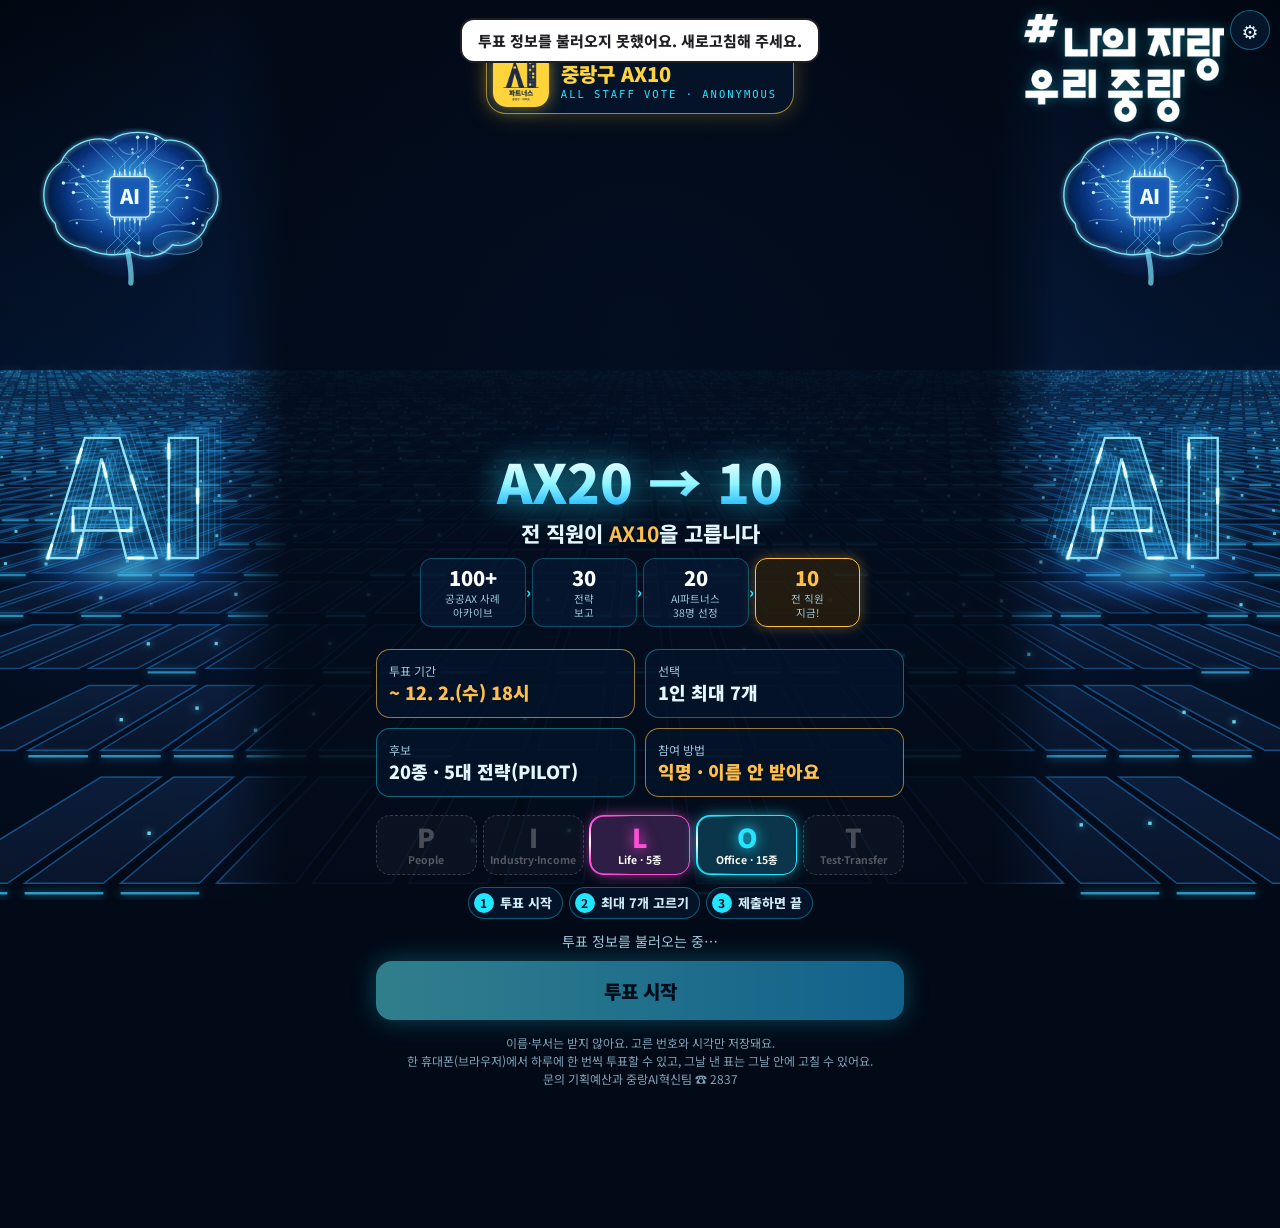
==== index.html @ 6dafdb18 "2차 투표: 1인 최대 7개, 휴대폰당 하루 1표씩 중복 투표 - supabase/update_round2_daily.sql: max_pick 7, ax_anon_vote에 vot" ====
<!DOCTYPE html>
<html lang="ko"><head>
<meta charset="utf-8"><meta name="viewport" content="width=device-width,initial-scale=1,viewport-fit=cover">
<title>AX10 전 직원 투표 · 중랑구</title>
<meta name="description" content="AI파트너스가 고른 20종 중 우리 구에 꼭 필요한 AI 업무도구를 최대 7개 골라 주세요. 이름 없이 익명, 하루에 한 번씩 참여할 수 있어요.">
<meta name="theme-color" content="#020a18">
<meta property="og:type" content="website"><meta property="og:title" content="AX10 전 직원 투표 · 중랑구">
<meta property="og:description" content="꼭 필요한 AI 업무도구를 최대 7개 골라 주세요 · 익명 · 하루 한 번 참여">
<!-- ▼ 카톡 미리보기 그림: 사이트 주소가 다르면 아래 주소를 바꿔 주세요 -->
<meta property="og:image" content="https://jungnangai.github.io/ax10-vote/assets/og.png">
<link rel="icon" href="assets/favicon.png"><link rel="apple-touch-icon" href="assets/apple-touch-icon.png">
<link rel="preconnect" href="https://fonts.googleapis.com"><link href="https://fonts.googleapis.com/css2?family=Noto+Sans+KR:wght@400;500;700;900&display=swap" rel="stylesheet">
<link rel="stylesheet" href="assets/style.css?v=r2h">
</head><body>
<script>
/* 새올(IE 모드) 등 옛 브라우저에서 열리면 Edge로 다시 열기 */
(function(){
  var ie = !!document.documentMode || /MSIE |Trident\//.test(navigator.userAgent);
  if (!ie) return;
  var url = 'https://jungnangai.github.io/ax10-vote/';
  document.write('<div id="ieBox" style="position:fixed;left:0;top:0;width:100%;height:100%;z-index:99999;background:#9C1B85;color:#fff;font-family:\'Malgun Gothic\',sans-serif;text-align:center;overflow:auto">'
   + '<div style="max-width:620px;margin:60px auto;padding:0 24px">'
   + '<div style="font-size:22px;font-weight:bold;opacity:.85">AX10 전 직원 투표</div>'
   + '<div style="font-size:36px;font-weight:bold;line-height:1.35;margin:18px 0 14px">이 창은 옛 방식(IE 모드)으로 열려서<br>투표 화면이 보이지 않아요</div>'
   + '<div style="font-size:18px;line-height:1.7;opacity:.9">아래 버튼을 누르면 Edge에서 바로 열려요.</div>'
   + '<a href="microsoft-edge:' + url + '" style="display:inline-block;margin:26px 0 18px;padding:20px 44px;border-radius:40px;background:#fff;color:#9C1B85;font-size:26px;font-weight:bold;text-decoration:none">Edge로 열어서 투표하기</a>'
   + '<div style="font-size:17px;line-height:1.8;opacity:.9">버튼이 안 되면 주소를 Edge·크롬 주소창에 붙여 넣으세요<br><b style="font-size:20px">' + url + '</b><br>또는 휴대폰으로 QR을 찍어 주세요</div>'
   + '<div style="display:inline-block;margin-top:18px;background:#fff;padding:10px;border-radius:14px"><img src="assets/qr.png" width="180" height="180" alt="투표 사이트 QR"></div>'
   + '</div></div>');
  setTimeout(function(){ try { window.location.href = 'microsoft-edge:' + url; } catch (e) {} }, 600);
})();
</script>

<div class="fx" id="fx"><button class="gear" id="gear" aria-label="효과 설정">⚙</button><div class="fxm"><button data-k="vib">진동</button><button data-k="snd">소리</button><button data-k="motion">효과</button></div></div>
<div class="toast" id="toast"></div>
<label class="ios-hap" aria-hidden="true"><input type="checkbox" switch id="hap"></label>

<img class="slogan" src="assets/slogan.png" alt="#나의 자랑 우리 중랑">
<div class="wrap">
  <!-- ① 표지 -->
  <section class="screen cover on" id="sCover">
    <div class="brand"><img src="assets/logo-sm.png" alt="AX10 로고"><div><b>중랑구 AX10</b><span class="mono">ALL STAFF VOTE · ANONYMOUS</span></div></div>
    <div class="stage" id="stage"><div class="bubble3d" id="bubble"></div></div>
    <div class="title">AX20 → 10</div>
    <div class="sub">전 직원이 <b>AX10</b>을 고릅니다</div>
    <ol class="story" aria-label="지금까지 온 길"><li><b>100+</b><span>공공AX 사례<br>아카이브</span></li><li><b>30</b><span>전략<br>보고</span></li><li><b>20</b><span>AI파트너스<br>38명 선정</span></li><li class="now"><b>10</b><span>전 직원<br>지금!</span></li></ol>
    <div class="ro">
      <div class="gold"><small>투표 기간</small><strong id="period">~ 12. 2.(수) 18시</strong></div>
      <div><small>선택</small><strong>1인 최대 <span id="maxTxt">7</span>개</strong></div>
      <div><small>후보</small><strong>20종 · 5대 전략(PILOT)</strong></div>
      <div class="gold"><small>참여 방법</small><strong>익명 · 이름 안 받아요</strong></div>
    </div>
    <div class="pilot" aria-label="5대 전략 PILOT"><span class="off"><b>P</b><i>People</i></span><span class="off"><b>I</b><i>Industry·Income</i></span><span class="on l"><b>L</b><i>Life · 5종</i></span><span class="on o"><b>O</b><i>Office · 15종</i></span><span class="off"><b>T</b><i>Test·Transfer</i></span></div>
    <ol class="guide"><li><b>1</b>투표 시작</li><li><b>2</b>최대 7개 고르기</li><li><b>3</b>제출하면 끝</li></ol>
    <div class="count" id="count" aria-live="polite"></div>
    <button class="btn" id="bStart">투표 시작</button>
    <button class="btn ghost" id="bResume" style="display:none;margin-top:10px"></button>
    <button class="btn ghost" id="bResults" style="display:none;margin-top:10px">결과 보기</button>
    <p class="privacy">이름·부서는 받지 않아요. 고른 번호와 시각만 저장돼요.<br>한 휴대폰(브라우저)에서 하루에 한 번씩 투표할 수 있고, 그날 낸 표는 그날 안에 고칠 수 있어요.<br>문의 기획예산과 중랑AI혁신팀 ☎ 2837</p>
    <div id="demoTag"></div>
  </section>

  <!-- ② 본인 확인 -->
  <section class="screen" id="sWho">
    <h2 class="h2">선정위원님, 누구세요?<small>이름 두 글자만 치면 찾아 드려요</small></h2>
    <input class="field" id="q" placeholder="이름 검색 (예: 길동)" autocomplete="off">
    <div class="list" id="hits"></div>
    <div class="or">또는 부서에서 찾기</div>
    <select class="field" id="dept"><option value="">부서를 골라 주세요</option></select>
    <div class="names" id="names"></div>
    <button class="btn ghost" id="bBack1" style="margin-top:26px">처음으로</button>
  </section>

  <!-- ③ 투표 -->
  <section class="screen" id="sVote">
    <div class="top" id="top">
      <div class="hi" id="hi"></div>
      <div class="trow"><div class="tabs" id="tabs"></div><button class="viewbtn" id="bView" aria-label="보기 바꾸기"></button></div>
      <div class="srow" id="srow"><input class="field" id="find" placeholder="후보 검색 (민원, 엑셀…)" autocomplete="off"><button class="reco-btn" id="bReco">추천<br>받기</button></div>
    </div>
    <p class="intro" id="intro"></p>
    <div id="cards"></div>
  </section>

  <!-- ④ 완료 -->
  <section class="screen done" id="sDone">
    <div class="brand sm"><img src="assets/logo-sm.png" alt="AX10 로고"><div><b>중랑구 AX10</b><span class="mono">TRANSMISSION COMPLETE</span></div></div>
    <div class="stage" id="doneStage"></div>
    <div class="title" style="font-size:40px">투표 완료!</div>
    <div class="sub" id="doneMsg"></div>
    <div class="badges"><span class="badge"><img src="assets/logo-sm.png" alt="" class="blogo">AX10 투표 참여</span><span class="badge cy">◆ AX10 함께 만드는 사람</span></div>
    <div class="typebox" id="typeBox"></div>
    <img class="cardimg" id="cardImg" alt="나의 선정 카드">
    <div class="row2"><a class="btn gold" id="bSave" download="AX10_나의픽카드.png" style="text-align:center;text-decoration:none;font-size:16px;padding:14px">카드 저장</a><button class="btn ghost" id="bEdit">다시 고치기</button></div>
    <button class="btn" id="bShare" style="display:none;margin-top:10px">카톡·문자로 자랑하기</button>
    <p style="font-size:12px;color:var(--mut);margin-top:6px">저장이 안 되면 카드 이미지를 길게 눌러 저장해 주세요.</p>
    <h3 style="margin-top:22px;font-size:17px">가장 기대되는 도구에 한마디 <small style="color:var(--mut);font-weight:500">(선택)</small></h3>
    <div class="say1"><input class="field" id="cmt" maxlength="200" placeholder="이 도구, 이렇게 쓰고 싶어요"><button id="bCmt">남기기</button></div>
    <button class="btn ghost" id="bResults2" style="display:none">결과 보기</button>
  </section>

  <!-- ⑤ 결과 -->
  <section class="screen res" id="sRes">
    <div class="brand sm"><img src="assets/logo-sm.png" alt="AX10 로고"><div><b>중랑구 AX10</b><span class="mono">AX20 → 10 · RESULT</span></div></div>
    <h2 class="h2">전 직원이 고른 AX10</h2>
    <div id="resList"></div>
    <button class="btn ghost" id="bBack2" style="margin-top:20px">처음으로</button>
  </section>
</div>

<div class="rail" id="rail" aria-hidden="true"><div class="rtrack" id="rtrack"></div><div class="rbub" id="rbub">1/20</div></div>
<div class="core" id="core" style="display:none"><div class="slots" id="slots"></div><div class="n" id="ncount" aria-live="polite"><b>0</b>/10</div><button class="go" id="bGo" disabled>제출</button></div>

<div class="modal" id="mInfo"><div class="sheet" id="infoSheet"></div></div>
<div class="modal" id="mConf"><div class="sheet" id="confSheet"></div></div>
<div class="modal" id="mReco"><div class="sheet" id="recoSheet"></div></div>

<div class="ov" id="ovBoot"><div class="rings"><i></i><i></i><i></i><i></i><b><img src="assets/logo-sm.png" alt="" class="ringlogo"></b></div><div class="boot-lines mono" id="bootLines"></div><div class="boot-hello" id="bootHello"></div><button class="skip" id="skipBoot">건너뛰기</button></div>
<div class="ov" id="ovSend"><div class="orbit" id="orbit"><div class="beam" id="beam"></div><img src="assets/logo-sm.png" alt="" class="orbitlogo"></div><div class="tx" id="sendTx">선택한 도구를 전송하는 중…</div><button class="skip" id="skipSend">건너뛰기</button></div>

<script src="assets/config.js?v=r2h"></script>
<script src="assets/bgfx.js?v=r2h" defer></script>
<script src="assets/app.js?v=r2h"></script>
</body></html>
---- assets/style.css ----
@property --a{syntax:'<angle>';inherits:false;initial-value:0deg}
*{box-sizing:border-box;margin:0;padding:0;-webkit-tap-highlight-color:transparent}
:root{--cy:#22e6ff;--gd:#ffbf4a;--bl:#4d8dff;--pk:#ff4fd8;--ink:#e6f7ff;--mut:#9fc6d8;--bg:#020a18;--card:rgba(14,40,78,.78)}
html{background:var(--bg)}
body{font-family:'Noto Sans KR',system-ui,sans-serif;color:var(--ink);min-height:100vh;word-break:keep-all;
background:radial-gradient(900px 600px at 50% -5%,rgba(255,170,60,.16),transparent 60%),radial-gradient(700px 600px at 0% 70%,rgba(0,140,255,.13),transparent 60%),radial-gradient(700px 600px at 100% 100%,rgba(255,60,200,.10),transparent 60%),
linear-gradient(rgba(34,230,255,.045) 1px,transparent 1px) 0 0/44px 44px,linear-gradient(90deg,rgba(34,230,255,.045) 1px,transparent 1px) 0 0/44px 44px,var(--bg);background-attachment:fixed}
button{font-family:inherit;color:inherit;cursor:pointer;border:none;background:none}
input,select{font-family:inherit}
.wrap{max-width:560px;margin:0 auto;padding:0 16px 140px;position:relative}
.screen{display:none;animation:fadeIn .45s ease both}.screen.on{display:block}
@keyframes fadeIn{from{opacity:0;transform:translateY(10px)}to{opacity:1;transform:none}}
.mono{font-family:ui-monospace,'DejaVu Sans Mono',monospace;letter-spacing:2px}
.tag{display:inline-block;font-size:12px;letter-spacing:3px;color:var(--cy);border:1px solid rgba(34,230,255,.6);padding:4px 12px;border-radius:20px;box-shadow:0 0 14px rgba(34,230,255,.25) inset}
.btn{display:block;width:100%;padding:16px;border-radius:16px;font-size:19px;font-weight:900;color:#02101f;background:linear-gradient(90deg,#5ff3ff,#22b8ff);box-shadow:0 0 24px rgba(34,230,255,.55);transition:.15s}
.btn:active{transform:scale(.98)}.btn.gold{background:linear-gradient(90deg,#ffd77a,#ffae2b);box-shadow:0 0 24px rgba(255,191,74,.6)}
.btn.ghost{background:rgba(6,24,48,.7);color:var(--ink);border:1.5px solid rgba(34,230,255,.5);box-shadow:none;font-size:16px;padding:13px}
.fx{position:fixed;top:10px;right:10px;z-index:50;display:flex;gap:6px}
.fx button{font-size:12px;font-weight:700;padding:6px 10px;border-radius:20px;background:rgba(6,24,48,.8);border:1px solid rgba(34,230,255,.4);color:var(--mut)}
.fx button.on{color:#02101f;background:var(--cy)}
.toast{position:fixed;left:50%;top:18px;transform:translate(-50%,-30px);opacity:0;z-index:90;background:#fff;color:#1f1f24;font-weight:800;font-size:15px;padding:10px 16px;border-radius:14px;border:2.5px solid #1f1f24;transition:.25s;pointer-events:none;max-width:90vw;text-align:center}
.toast.on{opacity:1;transform:translate(-50%,0)}
/* cover */
.cover{text-align:center;padding-top:44px}
.stage{position:relative;width:100%;height:330px;margin:6px auto 0}
@media (max-height:760px){.stage{height:270px}}
.stage canvas{width:100%!important;height:100%!important;display:block}
.stage .still{width:300px;height:300px;margin:30px auto 0;display:block;animation:float 3s ease-in-out infinite}
@keyframes float{50%{transform:translateY(-8px)}}
.bubble3d{position:absolute;right:4%;top:6%;background:#fff;color:#1f1f24;font-weight:900;font-size:15px;padding:8px 13px;border-radius:14px;border:3px solid #1f1f24;opacity:0;transform:scale(.9);transition:.25s;pointer-events:none}
.bubble3d.on{opacity:1;transform:none}
.title{font-size:54px;font-weight:900;line-height:1;margin-top:4px;background:linear-gradient(180deg,#fff,#8ff6ff 55%,#22b8ff);-webkit-background-clip:text;background-clip:text;color:transparent;filter:drop-shadow(0 0 16px rgba(34,230,255,.7))}
.sub{font-size:21px;font-weight:800;margin-top:10px}.sub b{color:var(--gd)}
.ro{display:grid;grid-template-columns:1fr 1fr;gap:10px;margin:22px 0 18px}
.ro div{background:rgba(6,24,48,.62);border:1.5px solid rgba(34,230,255,.4);border-radius:14px;padding:12px;text-align:left}
.ro small{display:block;font-size:12px;color:var(--mut)}.ro strong{font-size:18px;font-weight:900}
.ro .gold{border-color:rgba(255,191,74,.6)}.ro .gold strong{color:var(--gd)}
.count{font-size:14px;color:var(--mut);margin:10px 0}.count b{color:var(--gd);font-size:16px}.count.hot b{color:#ff6f6f}
.privacy{font-size:12px;color:#7fa3b6;margin-top:14px;line-height:1.5}
.demo{font-size:12px;color:#02101f;background:var(--gd);display:inline-block;padding:3px 10px;border-radius:10px;margin-top:10px;font-weight:800}
/* identity */
.h2{font-size:26px;font-weight:900;margin:44px 0 6px}.h2 small{display:block;font-size:14px;color:var(--mut);font-weight:500;margin-top:4px}
.field{width:100%;font-size:18px;padding:15px 16px;border-radius:14px;border:1.5px solid rgba(34,230,255,.5);background:rgba(4,18,38,.85);color:#fff;outline:none;margin-top:14px}
.field:focus{border-color:var(--cy);box-shadow:0 0 0 3px rgba(34,230,255,.2)}
.list{display:grid;gap:8px;margin-top:10px}
.who{display:flex;justify-content:space-between;align-items:center;padding:14px 16px;border-radius:14px;background:var(--card);border:1.5px solid rgba(34,230,255,.3);font-size:17px;font-weight:800;text-align:left}
.who span{font-size:13px;color:var(--mut);font-weight:500}
.or{display:flex;align-items:center;gap:10px;color:var(--mut);font-size:13px;margin:22px 0 4px}.or:before,.or:after{content:'';flex:1;height:1px;background:rgba(34,230,255,.25)}
.names{display:flex;flex-wrap:wrap;gap:8px;margin-top:10px}.names button{padding:10px 16px;border-radius:12px;background:var(--card);border:1.5px solid rgba(34,230,255,.35);font-weight:800;font-size:16px}
/* vote */
.top{position:sticky;top:0;z-index:20;margin:0 -16px;padding:12px 16px 10px;background:linear-gradient(180deg,rgba(2,10,24,.97) 75%,rgba(2,10,24,0))}
.hi{font-size:14px;color:var(--mut);padding-right:150px;min-height:38px}.hi b{color:#fff}
.tabs{display:flex;gap:6px;overflow-x:auto;margin-top:8px;scrollbar-width:none}.tabs::-webkit-scrollbar{display:none}
.tabs button{flex:none;padding:8px 13px;border-radius:20px;font-size:14px;font-weight:800;background:rgba(6,24,48,.8);border:1.5px solid rgba(255,255,255,.15);color:var(--mut)}
.tabs button.on{color:#02101f;background:var(--c,var(--cy));border-color:transparent}
.srow{display:flex;gap:8px;margin-top:8px}.srow .field{margin:0;font-size:15px;padding:11px 14px}
.reco-btn{flex:none;padding:0 12px;border-radius:12px;font-size:13px;font-weight:800;color:var(--gd);border:1.5px solid rgba(255,191,74,.6);background:rgba(40,28,6,.5)}
.cat{display:flex;align-items:center;gap:10px;margin:22px 0 10px;padding:10px 14px;border-radius:14px;background:linear-gradient(90deg,var(--c),transparent 85%);color:#02101f}
.cat img{width:42px;height:42px;margin:-8px 0}.cat h3{font-size:19px;font-weight:900}.cat em{margin-left:auto;font-style:normal;font-size:12px;font-weight:800;color:#fff;text-shadow:0 0 6px #000}
.card{position:relative;display:grid;grid-template-columns:76px 1fr 34px;gap:10px;align-items:center;width:100%;text-align:left;padding:10px 12px 10px 8px;margin-bottom:10px;border-radius:18px;background:var(--card);isolation:isolate;transition:transform .15s, opacity .2s}
.card:before{content:'';position:absolute;inset:0;border-radius:18px;padding:1.5px;background:color-mix(in srgb,var(--c) 40%,transparent);-webkit-mask:linear-gradient(#000 0 0) content-box,linear-gradient(#000 0 0);-webkit-mask-composite:xor;mask-composite:exclude;z-index:-1;animation:breathe 3.2s ease-in-out infinite}
@keyframes breathe{50%{opacity:.45}}
.card.sel:before{padding:2.5px;background:conic-gradient(from var(--a),transparent 0 55%,var(--c) 70%,#fff 76%,var(--c) 82%,transparent 95%),color-mix(in srgb,var(--c) 70%,transparent);animation:drl 1.6s linear infinite;opacity:1}
@keyframes drl{to{--a:360deg}}
.card.sel{background:linear-gradient(135deg,color-mix(in srgb,var(--c) 22%,rgba(10,30,60,.9)),rgba(10,30,60,.9));box-shadow:0 0 22px -6px var(--c)}
.card:active{transform:scale(.985)}
.card.dim{opacity:.38}.card.reco{box-shadow:0 0 0 2px var(--gd),0 0 24px -2px var(--gd)}
.card .ch{width:76px;height:76px;object-fit:contain;transition:transform .3s}
.card.sel .ch{animation:hop .5s ease}
@keyframes hop{30%{transform:translateY(-10px) scale(1.08)}60%{transform:translateY(2px) scale(.97)}}
.card .no{position:absolute;left:6px;top:6px;width:22px;height:22px;border-radius:7px;background:var(--c);color:#02101f;font-size:12px;font-weight:900;display:flex;align-items:center;justify-content:center}
.card .t{font-size:17px;font-weight:900;line-height:1.3;color:#fff}
.card .say{position:relative;display:inline-block;margin-top:6px;font-size:13.5px;line-height:1.4;color:#1f1f24;background:#fff;border-radius:10px;padding:5px 9px;font-weight:700}
.card .say:before{content:'';position:absolute;left:-6px;top:9px;border:6px solid transparent;border-right-color:#fff;border-left:0}
.card .o{display:block;font-size:12px;color:var(--c);margin-top:5px;font-weight:700}
.card .ck{width:30px;height:30px;border-radius:50%;border:2px solid rgba(255,255,255,.35);display:flex;align-items:center;justify-content:center;font-weight:900;color:transparent;transition:.2s}
.card.sel .ck{background:var(--c);border-color:var(--c);color:#02101f;box-shadow:0 0 14px var(--c)}
.card .info{position:absolute;right:10px;bottom:8px;font-size:11px;color:var(--mut);padding:4px 6px}
.empty{text-align:center;color:var(--mut);padding:30px 0}
/* AX core bar */
.core{position:fixed;left:50%;bottom:12px;transform:translateX(-50%);z-index:40;width:min(540px,calc(100% - 20px));display:flex;align-items:center;gap:10px;padding:10px 10px 10px 14px;border-radius:22px;background:rgba(3,14,32,.94);border:1.5px solid rgba(34,230,255,.45);box-shadow:0 0 30px rgba(34,230,255,.25),0 10px 30px rgba(0,0,0,.5);backdrop-filter:blur(8px)}
.slots{display:flex;gap:6px;flex:1}
.slot{width:28px;height:28px;border-radius:50%;border:2px dashed rgba(34,230,255,.35);transition:.3s;flex:none}
.slot.on{border:2px solid var(--c);background:radial-gradient(circle,#fff 0 18%,var(--c) 60%);box-shadow:0 0 12px var(--c)}
.core.full{border-color:var(--gd);box-shadow:0 0 34px rgba(255,191,74,.55)}
.core .n{font-size:14px;font-weight:900;color:var(--mut);white-space:nowrap}.core .n b{color:#fff;font-size:17px}
.core .go{padding:12px 16px;border-radius:14px;font-weight:900;font-size:15px;color:#02101f;background:linear-gradient(90deg,#5ff3ff,#22b8ff);white-space:nowrap}
.core .go:disabled{opacity:.4}
.core.full .go{background:linear-gradient(90deg,#ffd77a,#ffae2b)}
.spark{position:fixed;z-index:60;width:16px;height:16px;border-radius:50%;pointer-events:none;background:radial-gradient(circle,#fff 0 25%,var(--c) 60%,transparent 70%);box-shadow:0 0 18px 6px var(--c)}
/* modal */
.modal{position:fixed;inset:0;z-index:70;display:none;align-items:flex-end;justify-content:center;background:rgba(0,4,12,.7);backdrop-filter:blur(4px)}
.modal.on{display:flex}
.sheet{width:min(560px,100%);max-height:88vh;overflow:auto;background:linear-gradient(180deg,#0b2245,#061328);border:1.5px solid rgba(34,230,255,.45);border-bottom:none;border-radius:24px 24px 0 0;padding:20px 18px 26px;animation:up .3s ease}
@keyframes up{from{transform:translateY(40px);opacity:0}}
.sheet .x{float:right;font-size:22px;color:var(--mut);padding:0 4px}
.sheet h3{font-size:22px;font-weight:900;margin:4px 0 2px}.sheet .meta{font-size:13px;color:var(--mut)}
.sheet .big{display:flex;gap:12px;align-items:center;margin:12px 0}.sheet .big img{width:120px;height:120px}
.sheet .bigsay{background:#fff;color:#1f1f24;font-weight:800;border-radius:14px;padding:10px 12px;font-size:15px;line-height:1.45;border:2.5px solid #1f1f24}
.sheet p{font-size:15px;line-height:1.65;color:#d6ecf6;margin:10px 0 16px}
.q{margin:14px 0}.q b{display:block;font-size:16px;margin-bottom:8px}.q .opts{display:grid;grid-template-columns:1fr 1fr;gap:8px}
.q .opts button{padding:12px 10px;border-radius:12px;background:var(--card);border:1.5px solid rgba(34,230,255,.3);font-weight:800;font-size:14px}
.q .opts button.on{background:var(--gd);color:#02101f;border-color:transparent}
/* overlays */
.ov{position:fixed;inset:0;z-index:80;display:none;align-items:center;justify-content:center;flex-direction:column;background:radial-gradient(circle at 50% 45%,rgba(10,40,80,.92),rgba(1,5,14,.98));text-align:center}
.ov.on{display:flex}.ov .skip{position:absolute;right:14px;bottom:18px;font-size:13px;color:var(--mut);padding:8px 12px;border:1px solid rgba(255,255,255,.2);border-radius:20px}
.rings{position:relative;width:250px;height:250px}
.rings i{position:absolute;inset:0;border-radius:50%;border:3px dashed rgba(255,191,74,.75);animation:spin 3s linear infinite}
.rings i:nth-child(2){inset:22px;border:2px solid rgba(34,230,255,.6);border-left-color:transparent;animation-duration:1.8s;animation-direction:reverse}
.rings i:nth-child(3){inset:48px;border:5px dotted rgba(255,191,74,.9);animation-duration:4s}
.rings i:nth-child(4){inset:80px;border:2px solid rgba(255,255,255,.7);border-top-color:transparent;border-bottom-color:transparent;animation-duration:1.2s}
.rings b{position:absolute;inset:0;display:flex;align-items:center;justify-content:center;font-size:34px;font-weight:900;color:#fff;text-shadow:0 0 18px var(--cy)}
@keyframes spin{to{transform:rotate(360deg)}}
.boot-lines{margin-top:26px;font-size:14px;color:var(--cy);min-height:60px;line-height:1.8}
.boot-hello{font-size:24px;font-weight:900;color:#fff;margin-top:6px;min-height:36px}
.orbit{position:relative;width:280px;height:280px}
.orbit img{position:absolute;left:50%;top:50%;width:70px;height:70px;margin:-35px;filter:drop-shadow(0 0 10px rgba(34,230,255,.8))}
.beam{position:absolute;left:50%;bottom:50%;width:90px;margin-left:-45px;height:0;background:linear-gradient(0deg,rgba(255,255,255,.95),rgba(95,243,255,.7) 40%,transparent);filter:blur(2px);border-radius:40px}
.beam.go{animation:beam .9s ease-in forwards}
@keyframes beam{to{height:120vh}}
.tx{font-size:24px;font-weight:900;margin-top:22px;color:#fff}
/* done */
.done{text-align:center;padding-top:36px}
.done .stage{height:300px}
.badges{display:flex;justify-content:center;gap:10px;margin:8px 0 14px;flex-wrap:wrap}
.badge{display:flex;align-items:center;gap:6px;padding:8px 12px;border-radius:30px;font-size:13px;font-weight:900;color:#02101f;background:linear-gradient(90deg,#ffd77a,#ffae2b);box-shadow:0 0 16px rgba(255,191,74,.5)}
.badge.cy{background:linear-gradient(90deg,#5ff3ff,#22b8ff);box-shadow:0 0 16px rgba(34,230,255,.5)}
.typebox{margin:16px 0;padding:16px;border-radius:18px;background:var(--card);border:1.5px solid var(--c)}
.typebox small{color:var(--mut);font-size:13px}.typebox h3{font-size:26px;font-weight:900;color:var(--c);margin:4px 0}.typebox p{font-size:14px;color:#d6ecf6}
.cardimg{width:100%;border-radius:18px;margin:6px 0 10px;box-shadow:0 0 30px rgba(34,230,255,.3)}
.say1{display:flex;gap:8px;margin:10px 0 18px}.say1 .field{margin:0;font-size:15px}
.say1 button{flex:none;padding:0 16px;border-radius:12px;font-weight:900;background:var(--cy);color:#02101f}
.row2{display:grid;grid-template-columns:1fr 1fr;gap:10px;margin-top:10px}
/* results */
.res{padding-top:40px}
.rbar{display:grid;grid-template-columns:36px 46px 1fr;align-items:center;gap:8px;margin:7px 0;opacity:0;transform:translateX(-14px);transition:.4s}
.rbar.on{opacity:1;transform:none}
.rbar .rk{font-weight:900;font-size:18px;text-align:center}.rbar img{width:46px;height:46px}
.rbar .bar{position:relative;height:40px;border-radius:12px;background:rgba(6,24,48,.7);overflow:hidden}
.rbar .bar i{position:absolute;inset:0 auto 0 0;width:0;background:linear-gradient(90deg,color-mix(in srgb,var(--c) 60%,transparent),var(--c));transition:width 1s ease}
.rbar .bar span{position:relative;z-index:1;display:block;padding:0 12px;line-height:40px;font-weight:800;font-size:14px;white-space:nowrap;overflow:hidden;text-overflow:ellipsis}
.cut{margin:14px 0;text-align:center;font-weight:900;color:var(--gd);border-top:2px dashed var(--gd);padding-top:8px}
.burst{position:fixed;left:50%;top:40%;width:20px;height:20px;margin:-10px;border-radius:50%;border:4px solid var(--gd);pointer-events:none;z-index:85;animation:burst 1.2s ease-out forwards}
@keyframes burst{to{transform:scale(40);opacity:0}}
.ios-hap{position:absolute;left:-9999px;opacity:0}
@media (prefers-reduced-motion:reduce){.card:before,.card.sel:before{animation:none}.stage .still{animation:none}}

.card .built{font-style:normal;display:inline-block;margin-left:4px;padding:1px 7px;border-radius:8px;background:var(--gd);color:#02101f;font-size:11px;font-weight:900}
.chips{display:flex;flex-wrap:wrap;gap:6px;margin:4px 0 2px}.chip{font-size:12.5px;font-weight:800;padding:4px 10px;border-radius:12px;border:1.5px solid rgba(34,230,255,.45);color:#bff3ff}
.chip.gold{border-color:var(--gd);color:#02101f;background:var(--gd)}
.det{margin:0 0 14px;padding-left:0;list-style:none}.det li{position:relative;padding-left:16px;font-size:14px;line-height:1.6;color:#d6ecf6;margin:4px 0}
.det li:before{content:'';position:absolute;left:2px;top:9px;width:7px;height:7px;border:2px solid var(--cy);transform:rotate(45deg)}
.feas{display:flex;flex-wrap:wrap;gap:6px;align-items:center;margin:0 0 16px;font-size:12.5px;color:var(--mut)}.feas b{color:var(--mut);font-weight:700;margin-right:2px}
.feas span{padding:3px 9px;border-radius:10px;background:rgba(255,255,255,.07);color:#cfe9f5;font-weight:700}

.sr{position:absolute;width:1px;height:1px;opacity:0;pointer-events:none}
.card:focus-within{outline:3px solid var(--gd);outline-offset:2px}
button:focus-visible,a:focus-visible,select:focus-visible{outline:3px solid var(--gd);outline-offset:2px}
.swap{font-size:12px;color:var(--cy);text-decoration:underline;margin-left:4px}
.guide{display:flex;justify-content:center;gap:6px;list-style:none;margin:0 0 12px}.guide li{font-size:13px;font-weight:800;color:#cfe9f5;background:rgba(6,24,48,.7);border:1px solid rgba(34,230,255,.35);border-radius:20px;padding:5px 10px 5px 5px;display:flex;align-items:center;gap:6px}
.guide b{width:20px;height:20px;border-radius:50%;background:var(--cy);color:#02101f;display:inline-flex;align-items:center;justify-content:center;font-size:12px}
.slot.on{cursor:pointer}
.btn:disabled{opacity:.5}
@media (max-width:480px){.cover{padding-top:38px}.stage{height:262px}.stage .still{width:240px;height:240px;margin-top:14px}.title{font-size:46px}.sub{font-size:19px;margin-top:6px}.ro{margin:14px 0 10px;gap:8px}.ro div{padding:9px 11px}.ro strong{font-size:16px}.guide{margin-bottom:6px}.count{margin:6px 0 10px}}

.posterbox{margin-top:26px;text-align:center}.posterbox h3{font-size:20px;font-weight:900}.posterbox p{font-size:13px;color:var(--mut);margin:4px 0 10px}.posterbox img{width:100%;border-radius:16px;box-shadow:0 0 30px rgba(34,230,255,.3);margin-bottom:10px}

:root{--ap:#ffd43b;--apn:#1f2a44}
.brand{display:inline-flex;align-items:center;gap:12px;text-align:left;padding:6px 16px 6px 6px;border-radius:20px;background:rgba(6,24,48,.7);border:1.5px solid rgba(255,212,59,.6);box-shadow:0 0 22px rgba(255,212,59,.25)}
.brand img{width:56px;height:56px;border-radius:14px;box-shadow:0 0 16px rgba(255,212,59,.55);animation:apGlow 3s ease-in-out infinite}
@keyframes apGlow{50%{box-shadow:0 0 28px rgba(255,212,59,.9)}}
.brand b{display:block;font-size:20px;font-weight:900;color:var(--ap)}.brand span{display:block;font-size:10.5px;color:var(--cy);letter-spacing:2px}
.brand.sm img{width:42px;height:42px;border-radius:11px}.brand.sm b{font-size:16px}
.ringlogo{width:96px;height:96px;border-radius:22px;box-shadow:0 0 30px rgba(255,212,59,.8)}
.blogo{width:20px;height:20px;border-radius:5px}
.orbitlogo{position:absolute!important;left:50%!important;top:50%!important;width:84px!important;height:84px!important;margin:-42px!important;border-radius:20px;filter:drop-shadow(0 0 16px rgba(255,212,59,.9))!important}
.hi .ap{width:22px;height:22px;border-radius:6px;vertical-align:-5px;margin-right:4px}

/* ── mobile polish: settings gear, compact header, rail, grid view ── */
html{-webkit-text-size-adjust:100%;text-size-adjust:100%}
.fx{flex-direction:column;align-items:flex-end}
.fx .gear{width:40px;height:40px;padding:0;font-size:19px;border-radius:50%;color:var(--ink);background:rgba(6,24,48,.85)}
.fx .fxm{display:none;flex-direction:column;gap:6px;margin-top:6px}.fx.open .fxm{display:flex}
.top{background:rgba(2,10,24,.98);border-bottom:1px solid rgba(34,230,255,.18);padding:10px 16px 10px;transition:transform .25s}
.hi{display:flex;align-items:center;gap:6px;flex-wrap:nowrap;white-space:nowrap;overflow:hidden;padding-right:48px;min-height:0;font-size:15px}
.hi b{overflow:hidden;text-overflow:ellipsis}.hi .dept{color:var(--mut);overflow:hidden;text-overflow:ellipsis;min-width:0}
.hi .swap{flex:none;margin-left:2px}
.trow{display:flex;gap:6px;align-items:center;margin-top:8px}.trow .tabs{margin-top:0;flex:1;min-width:0}
.viewbtn{flex:none;padding:7px 10px;border-radius:12px;font-size:12.5px;font-weight:900;color:var(--gd);border:1.5px solid rgba(255,191,74,.6);background:rgba(40,28,6,.5);white-space:nowrap}
.srow .reco-btn{font-size:12px;line-height:1.2}
.top.compact .srow{display:none}
.intro{font-size:14px;color:var(--mut);margin:12px 2px 0}.intro b{color:#fff}
.cat .mine{margin-left:6px;font-style:normal;font-size:12px;font-weight:900;color:#02101f;background:#fff;border-radius:10px;padding:1px 8px}
/* right rail */
.rail{position:fixed;right:4px;top:28vh;height:46vh;width:30px;z-index:30;display:none;touch-action:none}
.rail.on{display:block}
.rtrack{position:absolute;right:10px;top:0;bottom:0;width:6px;border-radius:4px;overflow:visible;display:flex;flex-direction:column;gap:2px;opacity:.75}
.rtrack i{display:block;border-radius:4px;background:var(--c)}
.rtrack b{position:absolute;right:-3px;width:12px;height:12px;border-radius:50%;background:#fff;border:2px solid var(--gd);box-shadow:0 0 8px var(--gd);transform:translateY(-50%)}
.rbub{position:absolute;right:22px;padding:4px 9px;border-radius:12px;background:#fff;color:#02101f;font-weight:900;font-size:13px;white-space:nowrap;transform:translateY(-50%);box-shadow:0 2px 12px rgba(0,0,0,.4);opacity:0;transition:opacity .3s}
.rail.show .rbub,.rail.drag .rbub{opacity:1}
.rbub small{display:block;font-size:10.5px;font-weight:700;color:#41556a;max-width:120px;overflow:hidden;text-overflow:ellipsis}
#cards{padding-right:14px}
/* grid (한눈에 보기) */
#cards.grid .cat{margin:18px 0 8px}
#cards.grid .gwrap{display:grid;grid-template-columns:repeat(3,minmax(0,1fr));gap:8px}
#cards.grid .card{grid-template-columns:1fr;gap:2px;padding:8px 6px 10px;margin:0;text-align:center;align-content:start}
#cards.grid .card .ch{width:64px;height:64px;margin:0 auto}
#cards.grid .card .say,#cards.grid .card .o,#cards.grid .card .info{display:none}
#cards.grid .card .t{font-size:13px;line-height:1.3;display:-webkit-box;-webkit-line-clamp:3;-webkit-box-orient:vertical;overflow:hidden}
#cards.grid .card .ck{position:absolute;right:6px;top:6px;width:22px;height:22px;font-size:12px}
#cards.grid .card .no{left:6px;top:6px}
#cards.grid .card .built{display:none}
/* core bar fits narrow / large-font phones */
.core{gap:8px;padding:8px 8px 8px 10px}
.slots{gap:4px;min-width:0}
.slot{width:clamp(14px,5.6vw,28px);height:clamp(14px,5.6vw,28px)}
.core .n{font-size:13px}.core .n b{font-size:15px}
.core .go{padding:11px 12px;font-size:14px}
@media (max-width:440px){.cat em{display:none}.cat h3{font-size:17px}}
/* ── 자세히 버튼: 분야 색 DRL 빛이 테두리를 따라 흐름 ── */
@property --b{syntax:'<angle>';inherits:false;initial-value:0deg}
@keyframes drl2{to{--b:360deg}}
@keyframes infoGlow{0%,100%{box-shadow:0 0 0 0 transparent}50%{box-shadow:0 0 14px -2px var(--c)}}
.card{padding-bottom:48px}
.card .info{right:12px;bottom:10px;z-index:2;display:inline-flex;align-items:center;gap:5px;font-size:14px;font-weight:900;letter-spacing:-.2px;color:#fff;padding:7px 14px 7px 12px;border-radius:999px;isolation:isolate;
  background:linear-gradient(135deg,color-mix(in srgb,var(--c) 38%,#061328),color-mix(in srgb,var(--c) 14%,#061328));animation:infoGlow 2.4s ease-in-out infinite;animation-delay:var(--d,0s)}
.card .info:before{content:'';position:absolute;inset:0;border-radius:inherit;padding:2px;z-index:-1;
  background:conic-gradient(from var(--b),color-mix(in srgb,var(--c) 30%,transparent) 0 40%,var(--c) 58%,#fff 64%,var(--c) 70%,color-mix(in srgb,var(--c) 30%,transparent) 88%);
  -webkit-mask:linear-gradient(#000 0 0) content-box,linear-gradient(#000 0 0);-webkit-mask-composite:xor;mask-composite:exclude;animation:drl2 2.2s linear infinite;animation-delay:var(--d,0s)}
.card .info i{font-style:normal;display:inline-flex;align-items:center;justify-content:center;width:18px;height:18px;border-radius:50%;background:var(--c);color:#02101f;font-size:12px;font-weight:900}
.card .info:hover,.card .info:focus-visible{transform:translateY(-1px);filter:brightness(1.15)}
.card .info:active{transform:scale(.94)}
/* 한눈에 보기: 칸 아래에 작은 자세히 */
#cards.grid .card{padding-bottom:42px}
#cards.grid .card .info{display:inline-flex;left:50%;right:auto;bottom:7px;transform:translateX(-50%);font-size:12px;padding:5px 10px 5px 8px;white-space:nowrap}
#cards.grid .card .info i{width:15px;height:15px;font-size:10px}
#cards.grid .card .info:active{transform:translateX(-50%) scale(.94)}
body.nomo .card .info,body.nomo .card .info:before{animation:none}
@media (prefers-reduced-motion:reduce){.card .info,.card .info:before{animation:none}}
/* ── 깜빡임 줄이기: 안 보이는 카드·스크롤 중에는 애니메이션 멈춤, 무거운 흐림 효과 제거 ── */
.card:before{animation:none}
.card{contain:paint}
.card .info,.card .info:before,.card.sel:before{animation-play-state:paused}
.card.vis .info,.card.vis .info:before,.card.vis.sel:before{animation-play-state:running}
body.scrolling .card .info,body.scrolling .card .info:before,body.scrolling .card.sel:before{animation-play-state:paused}
.card .info{animation-name:none;box-shadow:0 0 12px -4px var(--c)}
.core{backdrop-filter:none;background:rgba(3,14,32,.97)}
.modal{backdrop-filter:none;background:rgba(0,4,12,.8)}
.top.compact .srow{display:flex}
.rail,.rbub{transition:opacity .25s}
/* ══ PC 화면 (넓은 화면 + 마우스) ══ */
@media (min-width:900px) and (hover:hover){
  body[data-scr=sVote] .wrap,body[data-scr=sRes] .wrap{max-width:1120px;padding:0 28px 150px}
  body[data-scr=sVote] .top{margin:0 -28px;padding:14px 28px 12px}
  .rail{display:none!important}
  #cards{padding-right:0}
  /* 자세히 보기(목록): 2단 */
  #cards:not(.grid){display:grid;grid-template-columns:repeat(2,minmax(0,1fr));column-gap:14px;align-items:stretch}
  #cards:not(.grid)>.cat,#cards:not(.grid)>.empty{grid-column:1/-1}
  #cards:not(.grid) .card{margin-bottom:14px;height:calc(100% - 14px)}
  /* 한눈에 보기: 5칸 + 마우스 올리면 말풍선 */
  #cards.grid .gwrap{grid-template-columns:repeat(5,minmax(0,1fr));gap:12px}
  #cards.grid .card{overflow:visible;contain:none;padding:12px 8px 46px;cursor:pointer;transition:transform .15s}
  #cards.grid .card .ch{width:88px;height:88px}
  #cards.grid .card .t{font-size:14.5px}
  #cards.grid .card:hover{transform:translateY(-3px);z-index:5}
  #cards.grid .card .say{display:block;position:absolute;left:50%;bottom:calc(100% - 6px);transform:translate(-50%,6px);opacity:0;pointer-events:none;
    width:max-content;max-width:220px;background:#fff;color:#1f1f24;font-weight:800;font-size:13.5px;line-height:1.4;border-radius:12px;padding:7px 11px;border:2.5px solid #1f1f24;transition:.18s;z-index:6;white-space:normal}
  #cards.grid .card .say:after{content:'';position:absolute;left:50%;top:100%;transform:translateX(-50%);border:7px solid transparent;border-top-color:#1f1f24}
  #cards.grid .card:hover .say{opacity:1;transform:translate(-50%,0)}
  /* 목록 카드도 마우스 반응 */
  .card{cursor:pointer}.card:hover{filter:brightness(1.08)}
  /* 자세히 창: 화면 가운데 큰 창 */
  .modal{align-items:center;padding:24px}
  .sheet{width:min(680px,100%);border-radius:24px;border-bottom:1.5px solid rgba(34,230,255,.45);padding:26px 28px 28px;max-height:86vh}
  .sheet .big img{width:150px;height:150px}
  .sheet .bigsay{font-size:17px}
  .core{width:min(720px,calc(100% - 40px))}
  .tabs{flex-wrap:wrap}
}
/* PC 양옆 배경 (bgfx.js) */
#bgfx{position:fixed;inset:0;z-index:0;pointer-events:none;display:none;overflow:hidden}
#bgfx canvas{display:block}
#bgfx .sweep{position:absolute;top:0;bottom:0;width:30%;left:-30%;background:linear-gradient(90deg,transparent,rgba(80,200,255,.07),transparent);animation:bgsweep 9s linear infinite;will-change:transform}
@keyframes bgsweep{to{transform:translateX(433%)}}
body.nomo #bgfx .sweep{display:none}
@media (prefers-reduced-motion:reduce){#bgfx .sweep{display:none}}
/* ── 아래 막대: 고른 도구 이름 띠 ── */
.core{flex-wrap:wrap;row-gap:8px}
.pk{display:none;flex-basis:100%;order:-1;gap:6px;overflow-x:auto;scrollbar-width:none;padding:2px 0 0;-webkit-mask:linear-gradient(90deg,#000 92%,transparent);mask:linear-gradient(90deg,#000 92%,transparent)}
.pk::-webkit-scrollbar{display:none}
.core.has .pk{display:flex}
.pkc{flex:none;display:inline-flex;align-items:center;gap:4px;max-width:168px;padding:3px 4px 3px 3px;border-radius:999px;background:color-mix(in srgb,var(--c) 20%,#061328);border:1.5px solid color-mix(in srgb,var(--c) 70%,transparent);animation:pkin .3s ease}
@keyframes pkin{from{transform:scale(.6);opacity:0}}
.pkc img{width:22px;height:22px;border-radius:50%;background:#fff;object-fit:cover;object-position:50% 20%;flex:none}
.pkc b{font-size:12.5px;font-weight:800;color:#fff;white-space:nowrap;overflow:hidden;text-overflow:ellipsis;cursor:pointer}
.pkc button{flex:none;width:20px;height:20px;border-radius:50%;font-size:11px;color:#cfe;background:rgba(0,0,0,.35);line-height:20px;padding:0}
.pkc button:hover{background:#ff5d7a;color:#fff}
.slot.on{background-color:#fff;background-size:cover;background-position:50% 18%;background-repeat:no-repeat}
@media (min-width:900px) and (hover:hover){.pk{flex-wrap:wrap;overflow:visible;-webkit-mask:none;mask:none}.pkc{max-width:220px}.pkc b{font-size:13px}}
/* 슬로건: 오른쪽 위 (설정 ⚙ 왼쪽) */
.slogan{position:fixed;top:11px;right:58px;height:30px;z-index:45;pointer-events:none;filter:drop-shadow(0 0 6px rgba(34,230,255,.35))}
body[data-scr=sVote] .hi{padding-right:118px}
@media (max-width:360px){.slogan{height:30px}body[data-scr=sVote] .hi{padding-right:104px}}
@media (min-width:900px) and (hover:hover){.slogan{height:54px;top:14px;right:66px}body[data-scr=sVote] .hi{padding-right:0}}
/* PC 배경 움직임: AI 글자 DRL + 두근거리는 뇌 */
#bgov{position:absolute;inset:0}
#bgov .aidrl{position:absolute;left:0;top:0;overflow:visible}
#bgov .flow{stroke-dasharray:14 86;stroke-linecap:round;animation:aiflow 3.2s linear infinite;filter:drop-shadow(0 0 6px #4fd8ff)}
#bgov .flow.f2{stroke-dasharray:6 94;opacity:.55;animation-duration:4.6s;animation-direction:reverse}
@keyframes aiflow{to{stroke-dashoffset:-100}}
#bgov .aidrl text{paint-order:stroke}
.brainbox{position:absolute;pointer-events:none}
.brainbox .brain{position:absolute;left:0;top:0;width:100%;height:auto;overflow:visible}
.brainbox .beat{transform-origin:210px 160px;animation:heart 1.15s ease-in-out infinite}
@keyframes heart{0%{transform:scale(1)}12%{transform:scale(1.045)}24%{transform:scale(.995)}36%{transform:scale(1.03)}55%,100%{transform:scale(1)}}
.brainbox .sig{stroke-dasharray:10 90;stroke-dashoffset:100;animation:sig 2.3s linear infinite}
@keyframes sig{0%{stroke-dashoffset:100;opacity:0}10%{opacity:1}80%{opacity:1}100%{stroke-dashoffset:0;opacity:0}}
.brainbox .node{animation:node 1.15s ease-in-out infinite}
@keyframes node{0%,100%{opacity:.35}15%{opacity:1}}
.brainbox .spark{animation:spk 3s ease-in-out infinite}
@keyframes spk{0%,100%{opacity:.15}50%{opacity:.95}}
.brainbox .halo{position:absolute;left:10%;top:5%;width:80%;height:70%;border-radius:50%;background:radial-gradient(circle,rgba(60,180,255,.45),rgba(30,90,255,.12) 55%,transparent 70%);animation:halo 1.15s ease-in-out infinite;will-change:transform,opacity}
@keyframes halo{0%,100%{transform:scale(.95);opacity:.55}12%{transform:scale(1.08);opacity:1}36%{transform:scale(1.04);opacity:.85}}
.brainbox .ring{position:absolute;left:50%;bottom:2%;width:70%;height:16%;margin-left:-35%;border-radius:50%;border:2px solid rgba(90,210,255,.7);box-shadow:0 0 14px rgba(60,200,255,.6),inset 0 0 10px rgba(60,200,255,.4);animation:ring 2.3s ease-out infinite;opacity:0}
.brainbox .ring.r2{animation-delay:.77s}.brainbox .ring.r3{animation-delay:1.53s}
@keyframes ring{0%{transform:scale(.4);opacity:0}20%{opacity:.9}100%{transform:scale(1.35);opacity:0}}
.brainbox .pt{position:absolute;bottom:10%;width:3px;height:3px;border-radius:50%;background:#bff4ff;box-shadow:0 0 6px #4fd8ff;animation:pt 3.4s linear infinite;opacity:0}
@keyframes pt{0%{transform:translateY(0);opacity:0}15%{opacity:1}100%{transform:translateY(-120px);opacity:0}}
body.nomo #bgov *{animation:none!important}
@media (prefers-reduced-motion:reduce){#bgov *{animation:none!important}}
/* PC 슬로건 2배 + 양옆 여백 확보 */
@media (min-width:1280px) and (hover:hover){
  .slogan{height:108px;top:14px;right:56px}
  body[data-scr=sVote] .wrap,body[data-scr=sRes] .wrap{max-width:min(1120px,max(760px,calc(100vw - 520px)))}
}
/* 중요도·의견 */
.sheet .rate{margin:14px 0 14px;padding:12px 14px;border-radius:16px;background:rgba(255,191,74,.08);border:1.5px solid rgba(255,191,74,.4)}
.sheet .rate>b{display:block;font-size:15px;font-weight:900;color:#ffd27a}
.sheet .rate .rs{font-size:12px;color:var(--mut)}
.sheet .stars{display:flex;align-items:center;gap:4px;margin:8px 0}
.sheet .stars button{font-size:30px;line-height:1;color:rgba(255,255,255,.22);padding:2px 3px;transition:transform .12s,color .12s}
.sheet .stars button.on{color:#ffbf4a;text-shadow:0 0 12px rgba(255,191,74,.8)}
.sheet .stars button:active{transform:scale(1.25)}
.sheet .stars em{font-style:normal;font-size:14px;font-weight:800;color:#ffd27a;margin-left:8px}
.sheet .rate textarea{width:100%;font:inherit;font-size:14px;color:var(--ink);background:#061328;border:1.5px solid rgba(34,230,255,.35);border-radius:12px;padding:9px 11px;resize:vertical;min-height:58px}
.sheet .nsave{font-size:12px;color:var(--mut);text-align:right;min-height:16px;margin-top:3px}
.card .nb{position:absolute;left:10px;top:8px;font-size:11.5px;font-weight:900;color:#ffbf4a;background:rgba(0,0,0,.45);border-radius:8px;padding:1px 6px;z-index:2}
#cards.grid .card .nb{left:6px;top:6px}
/* PILOT 5대 전략 띠 (첫 화면) */
.pilot{display:grid;grid-template-columns:repeat(5,1fr);gap:6px;margin:4px 0 12px}
.pilot span{display:flex;flex-direction:column;align-items:center;padding:8px 2px 7px;border-radius:14px;border:1.5px dashed rgba(255,255,255,.18);background:rgba(255,255,255,.03)}
.pilot b{font-size:26px;font-weight:900;line-height:1;color:rgba(255,255,255,.25)}
.pilot i{font-style:normal;font-size:10.5px;font-weight:700;color:rgba(255,255,255,.3);margin-top:4px;text-align:center;line-height:1.2}
.pilot .on{border-style:solid;position:relative;isolation:isolate}
.pilot .on.l{--c:#ff4fd8}.pilot .on.o{--c:#22e6ff}
.pilot .on{border-color:var(--c);background:color-mix(in srgb,var(--c) 16%,#061328);box-shadow:0 0 16px -4px var(--c)}
.pilot .on b{color:var(--c);text-shadow:0 0 14px var(--c)}
.pilot .on i{color:#fff}
.pilot .on:before{content:'';position:absolute;inset:-1.5px;border-radius:inherit;padding:2px;z-index:-1;background:conic-gradient(from var(--b),transparent 0 55%,var(--c) 70%,#fff 76%,var(--c) 82%,transparent 95%);-webkit-mask:linear-gradient(#000 0 0) content-box,linear-gradient(#000 0 0);-webkit-mask-composite:xor;mask-composite:exclude;animation:drl2 2.4s linear infinite}
.pilot .on.o:before{animation-delay:-1.2s}
body.nomo .pilot .on:before{animation:none}
/* 제출 전 최종 확인 */
#confSheet h3{font-size:24px}
.clist{display:grid;gap:8px;margin:14px 0 10px}
.crow{display:grid;grid-template-columns:24px 46px 1fr auto;gap:10px;align-items:center;padding:8px 10px;border-radius:14px;background:color-mix(in srgb,var(--c) 14%,#061328);border:1.5px solid color-mix(in srgb,var(--c) 60%,transparent)}
.crow i{font-style:normal;font-weight:900;color:var(--c);text-align:center}
.crow img{width:46px;height:46px;object-fit:contain}
.crow b{display:block;font-size:15px;line-height:1.3}.crow span{font-size:12px;color:var(--mut)}
.crow button{font-size:12.5px;font-weight:800;color:#ffd0d8;border:1.5px solid rgba(255,93,122,.6);border-radius:10px;padding:5px 9px}
.cnote{font-size:13px!important;color:var(--mut)!important;margin:4px 0 12px!important}
.cbtns{display:grid;grid-template-columns:1fr 1.6fr;gap:10px}
/* 자세히 창 이전·다음 */
.inav{display:flex;align-items:center;justify-content:space-between;gap:8px;margin:-4px 40px 10px 0}
.inav span{font-size:13px;font-weight:800;color:var(--mut)}
.inav button{font-size:14px;font-weight:800;color:var(--cy);border:1.5px solid rgba(34,230,255,.45);border-radius:999px;padding:6px 12px}
.inav button:disabled{opacity:.3}

/* ── 2차: 지금까지 온 길 ── */
.story{list-style:none;display:flex;align-items:stretch;gap:6px;margin:10px auto 4px;padding:0;max-width:440px}
.story li{flex:1;position:relative;text-align:center;padding:8px 2px 7px;border:1px solid rgba(34,230,255,.28);border-radius:12px;background:rgba(10,30,60,.55)}
.story li+li::before{content:'›';position:absolute;left:-7px;top:50%;transform:translateY(-55%);color:#22e6ff;font-weight:900;font-size:15px}
.story b{display:block;font-size:20px;font-weight:900;color:#fff;line-height:1.1}
.story span{display:block;font-size:10.5px;color:#9fc6d8;line-height:1.3;margin-top:3px;word-break:keep-all}
.story li.now{border-color:#ffbf4a;background:rgba(60,40,8,.55);box-shadow:0 0 14px rgba(255,191,74,.35)}
.story li.now b{color:#ffbf4a}

/* 결과 항목 눌러 자세히 */
.rbar{grid-template-columns:36px 46px 1fr 18px;cursor:pointer;border-radius:12px;padding:2px 4px}
.rbar:hover,.rbar:focus-visible{background:rgba(255,255,255,.06);outline:none}
.rbar .rmore{font-size:22px;font-weight:900;opacity:.55}
.rres{display:flex;align-items:center;gap:10px;margin:14px 0 4px}
.rres b{font-size:22px;padding:4px 14px;border-radius:999px;background:#ffbf4a;color:#1a1206}
.rres span{font-weight:700;color:#ffbf4a}
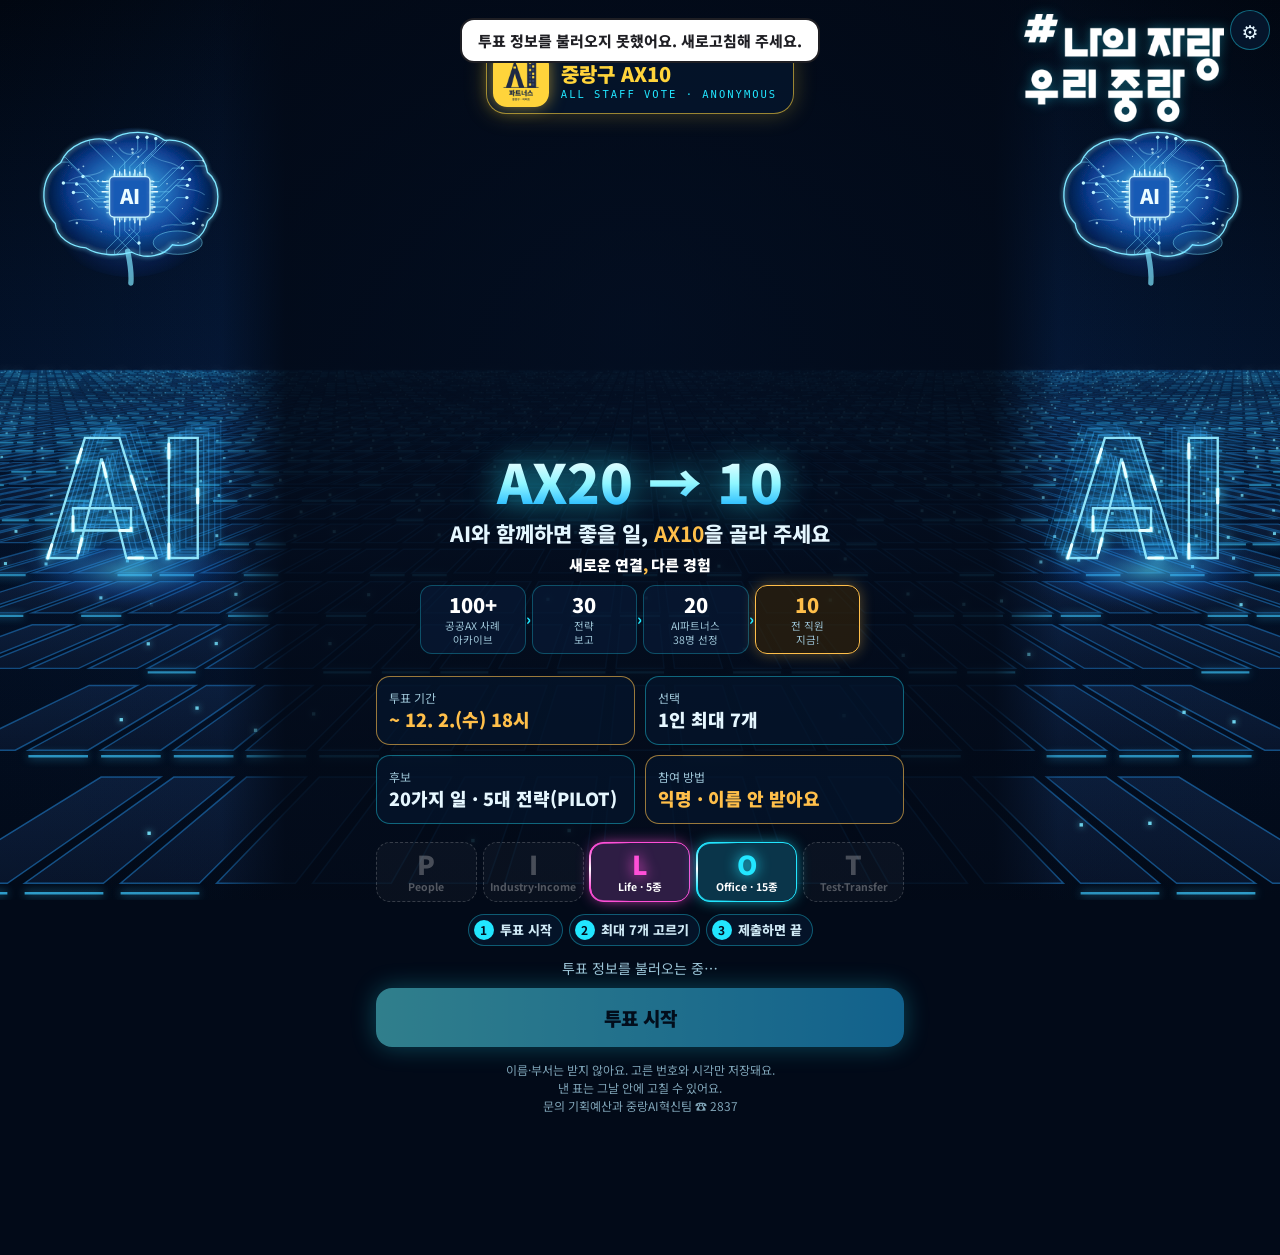
==== commit ac36d6d5: "문구 정비: AI와 함께하면 좋을 일·20가지 일, 슬로건 추가, 매일 재투표 안내 삭제 Co-Authored-By: Claude Fable 5.2 <noreply@anthropi" ====
--- a/index.html
+++ b/index.html
@@ -2,15 +2,15 @@
 <html lang="ko"><head>
 <meta charset="utf-8"><meta name="viewport" content="width=device-width,initial-scale=1,viewport-fit=cover">
 <title>AX10 전 직원 투표 · 중랑구</title>
-<meta name="description" content="AI파트너스가 고른 20종 중 우리 구에 꼭 필요한 AI 업무도구를 최대 7개 골라 주세요. 이름 없이 익명, 하루에 한 번씩 참여할 수 있어요.">
+<meta name="description" content="AI파트너스가 고른 20가지 일 가운데 AI와 함께하면 좋을 일을 최대 7가지 골라 주세요. 이름 없이 익명으로 참여해요.">
 <meta name="theme-color" content="#020a18">
 <meta property="og:type" content="website"><meta property="og:title" content="AX10 전 직원 투표 · 중랑구">
-<meta property="og:description" content="꼭 필요한 AI 업무도구를 최대 7개 골라 주세요 · 익명 · 하루 한 번 참여">
+<meta property="og:description" content="AI와 함께하면 좋을 일, AX10을 골라 주세요 · 최대 7가지 · 익명 · 3분">
 <!-- ▼ 카톡 미리보기 그림: 사이트 주소가 다르면 아래 주소를 바꿔 주세요 -->
 <meta property="og:image" content="https://jungnangai.github.io/ax10-vote/assets/og.png">
 <link rel="icon" href="assets/favicon.png"><link rel="apple-touch-icon" href="assets/apple-touch-icon.png">
 <link rel="preconnect" href="https://fonts.googleapis.com"><link href="https://fonts.googleapis.com/css2?family=Noto+Sans+KR:wght@400;500;700;900&display=swap" rel="stylesheet">
-<link rel="stylesheet" href="assets/style.css?v=r2h">
+<link rel="stylesheet" href="assets/style.css?v=r2k">
 </head><body>
 <script>
 /* 새올(IE 모드) 등 옛 브라우저에서 열리면 Edge로 다시 열기 */
@@ -42,12 +42,13 @@
     <div class="brand"><img src="assets/logo-sm.png" alt="AX10 로고"><div><b>중랑구 AX10</b><span class="mono">ALL STAFF VOTE · ANONYMOUS</span></div></div>
     <div class="stage" id="stage"><div class="bubble3d" id="bubble"></div></div>
     <div class="title">AX20 → 10</div>
-    <div class="sub">전 직원이 <b>AX10</b>을 고릅니다</div>
+    <div class="sub">AI와 함께하면 좋을 일, <b>AX10</b>을 골라 주세요</div>
+    <div style="margin-top:6px;text-align:center;font-weight:900;font-size:15px;letter-spacing:-.01em;color:#fff">새로운 연결<span style="color:#ffbf4a">,</span> 다른 경험</div>
     <ol class="story" aria-label="지금까지 온 길"><li><b>100+</b><span>공공AX 사례<br>아카이브</span></li><li><b>30</b><span>전략<br>보고</span></li><li><b>20</b><span>AI파트너스<br>38명 선정</span></li><li class="now"><b>10</b><span>전 직원<br>지금!</span></li></ol>
     <div class="ro">
       <div class="gold"><small>투표 기간</small><strong id="period">~ 12. 2.(수) 18시</strong></div>
       <div><small>선택</small><strong>1인 최대 <span id="maxTxt">7</span>개</strong></div>
-      <div><small>후보</small><strong>20종 · 5대 전략(PILOT)</strong></div>
+      <div><small>후보</small><strong>20가지 일 · 5대 전략(PILOT)</strong></div>
       <div class="gold"><small>참여 방법</small><strong>익명 · 이름 안 받아요</strong></div>
     </div>
     <div class="pilot" aria-label="5대 전략 PILOT"><span class="off"><b>P</b><i>People</i></span><span class="off"><b>I</b><i>Industry·Income</i></span><span class="on l"><b>L</b><i>Life · 5종</i></span><span class="on o"><b>O</b><i>Office · 15종</i></span><span class="off"><b>T</b><i>Test·Transfer</i></span></div>
@@ -56,7 +57,7 @@
     <button class="btn" id="bStart">투표 시작</button>
     <button class="btn ghost" id="bResume" style="display:none;margin-top:10px"></button>
     <button class="btn ghost" id="bResults" style="display:none;margin-top:10px">결과 보기</button>
-    <p class="privacy">이름·부서는 받지 않아요. 고른 번호와 시각만 저장돼요.<br>한 휴대폰(브라우저)에서 하루에 한 번씩 투표할 수 있고, 그날 낸 표는 그날 안에 고칠 수 있어요.<br>문의 기획예산과 중랑AI혁신팀 ☎ 2837</p>
+    <p class="privacy">이름·부서는 받지 않아요. 고른 번호와 시각만 저장돼요.<br>낸 표는 그날 안에 고칠 수 있어요.<br>문의 기획예산과 중랑AI혁신팀 ☎ 2837</p>
     <div id="demoTag"></div>
   </section>
 
@@ -94,8 +95,8 @@
     <div class="row2"><a class="btn gold" id="bSave" download="AX10_나의픽카드.png" style="text-align:center;text-decoration:none;font-size:16px;padding:14px">카드 저장</a><button class="btn ghost" id="bEdit">다시 고치기</button></div>
     <button class="btn" id="bShare" style="display:none;margin-top:10px">카톡·문자로 자랑하기</button>
     <p style="font-size:12px;color:var(--mut);margin-top:6px">저장이 안 되면 카드 이미지를 길게 눌러 저장해 주세요.</p>
-    <h3 style="margin-top:22px;font-size:17px">가장 기대되는 도구에 한마디 <small style="color:var(--mut);font-weight:500">(선택)</small></h3>
-    <div class="say1"><input class="field" id="cmt" maxlength="200" placeholder="이 도구, 이렇게 쓰고 싶어요"><button id="bCmt">남기기</button></div>
+    <h3 style="margin-top:22px;font-size:17px">가장 기대되는 일에 한마디 <small style="color:var(--mut);font-weight:500">(선택)</small></h3>
+    <div class="say1"><input class="field" id="cmt" maxlength="200" placeholder="이 일, AI와 이렇게 하고 싶어요"><button id="bCmt">남기기</button></div>
     <button class="btn ghost" id="bResults2" style="display:none">결과 보기</button>
   </section>
 
@@ -116,9 +117,9 @@
 <div class="modal" id="mReco"><div class="sheet" id="recoSheet"></div></div>
 
 <div class="ov" id="ovBoot"><div class="rings"><i></i><i></i><i></i><i></i><b><img src="assets/logo-sm.png" alt="" class="ringlogo"></b></div><div class="boot-lines mono" id="bootLines"></div><div class="boot-hello" id="bootHello"></div><button class="skip" id="skipBoot">건너뛰기</button></div>
-<div class="ov" id="ovSend"><div class="orbit" id="orbit"><div class="beam" id="beam"></div><img src="assets/logo-sm.png" alt="" class="orbitlogo"></div><div class="tx" id="sendTx">선택한 도구를 전송하는 중…</div><button class="skip" id="skipSend">건너뛰기</button></div>
+<div class="ov" id="ovSend"><div class="orbit" id="orbit"><div class="beam" id="beam"></div><img src="assets/logo-sm.png" alt="" class="orbitlogo"></div><div class="tx" id="sendTx">고른 일을 전송하는 중…</div><button class="skip" id="skipSend">건너뛰기</button></div>
 
-<script src="assets/config.js?v=r2h"></script>
-<script src="assets/bgfx.js?v=r2h" defer></script>
-<script src="assets/app.js?v=r2h"></script>
+<script src="assets/config.js?v=r2k"></script>
+<script src="assets/bgfx.js?v=r2k" defer></script>
+<script src="assets/app.js?v=r2k"></script>
 </body></html>
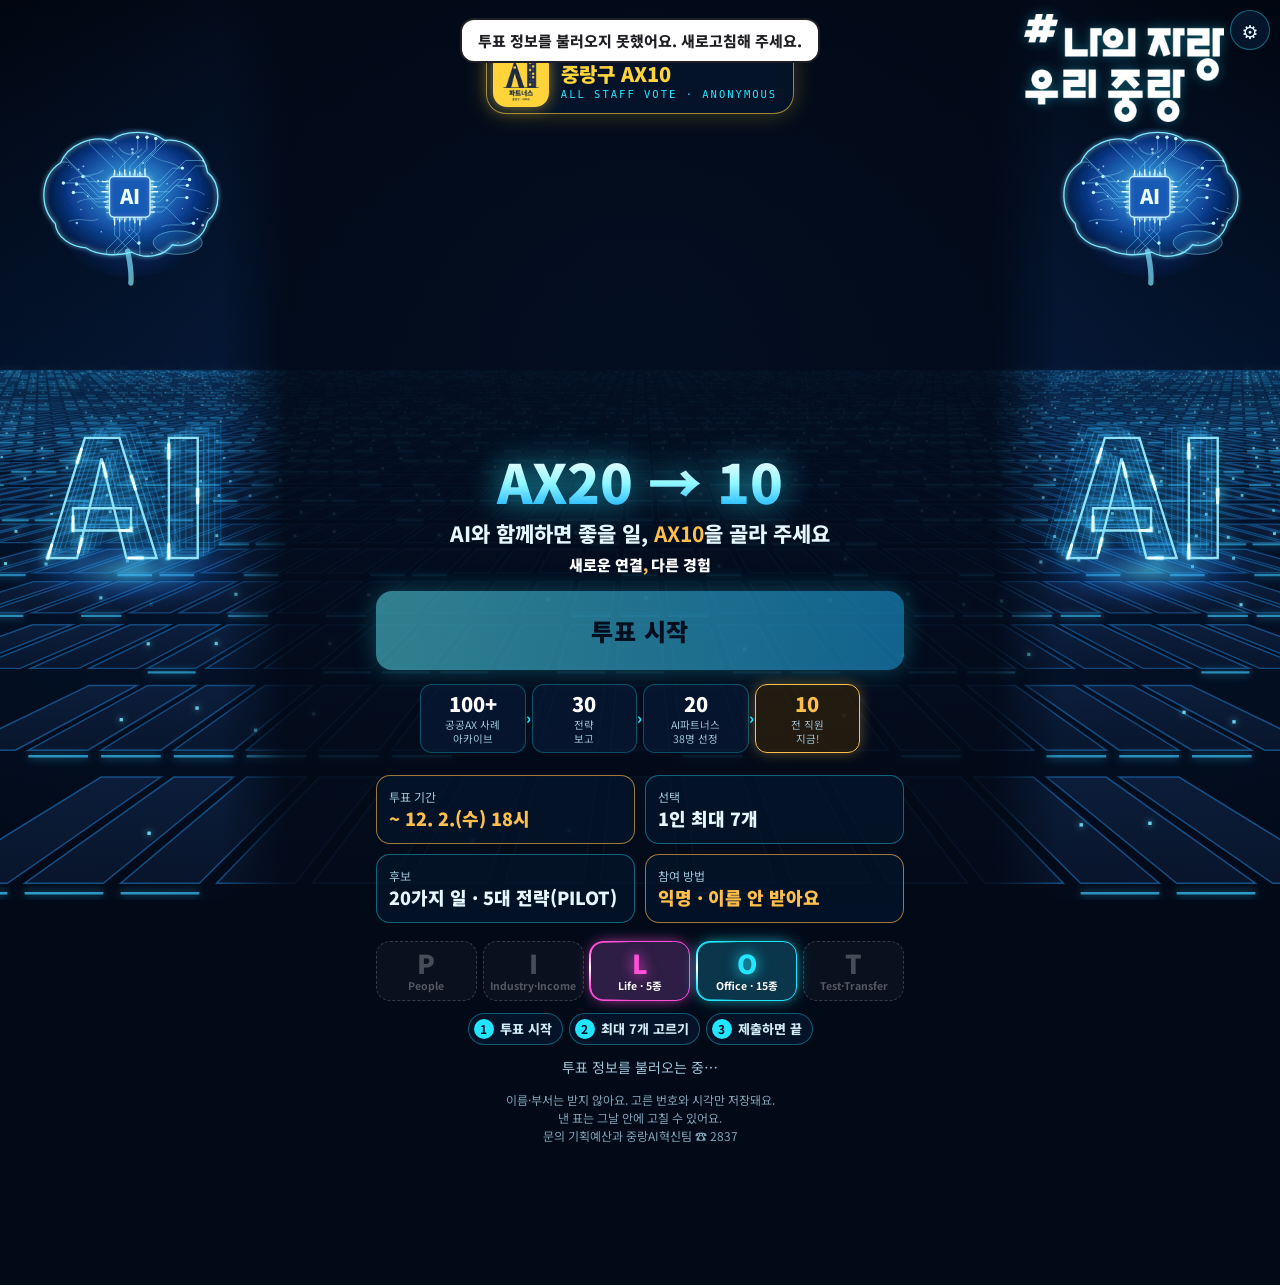
==== commit 96280a2c: "표지: 투표 시작 버튼을 크게, 첫 화면 안으로 올림 Co-Authored-By: Claude Fable 5.2 <noreply@anthropic.com> Claude-Sessio" ====
--- a/index.html
+++ b/index.html
@@ -11,6 +11,7 @@
 <link rel="icon" href="assets/favicon.png"><link rel="apple-touch-icon" href="assets/apple-touch-icon.png">
 <link rel="preconnect" href="https://fonts.googleapis.com"><link href="https://fonts.googleapis.com/css2?family=Noto+Sans+KR:wght@400;500;700;900&display=swap" rel="stylesheet">
 <link rel="stylesheet" href="assets/style.css?v=r2k">
+<style>#bStart{font-size:24px;font-weight:900;padding:22px 16px;margin:16px 0 14px;letter-spacing:.02em;animation:startPulse 1.6s ease-in-out infinite}@keyframes startPulse{0%,100%{transform:scale(1);box-shadow:0 0 0 0 rgba(255,191,74,.0),0 10px 30px rgba(34,230,255,.25)}50%{transform:scale(1.02);box-shadow:0 0 0 12px rgba(255,191,74,.20),0 10px 36px rgba(34,230,255,.45)}}@media (prefers-reduced-motion:reduce){#bStart{animation:none}}</style>
 </head><body>
 <script>
 /* 새올(IE 모드) 등 옛 브라우저에서 열리면 Edge로 다시 열기 */
@@ -44,6 +45,7 @@
     <div class="title">AX20 → 10</div>
     <div class="sub">AI와 함께하면 좋을 일, <b>AX10</b>을 골라 주세요</div>
     <div style="margin-top:6px;text-align:center;font-weight:900;font-size:15px;letter-spacing:-.01em;color:#fff">새로운 연결<span style="color:#ffbf4a">,</span> 다른 경험</div>
+    <button class="btn" id="bStart">투표 시작</button>
     <ol class="story" aria-label="지금까지 온 길"><li><b>100+</b><span>공공AX 사례<br>아카이브</span></li><li><b>30</b><span>전략<br>보고</span></li><li><b>20</b><span>AI파트너스<br>38명 선정</span></li><li class="now"><b>10</b><span>전 직원<br>지금!</span></li></ol>
     <div class="ro">
       <div class="gold"><small>투표 기간</small><strong id="period">~ 12. 2.(수) 18시</strong></div>
@@ -54,7 +56,6 @@
     <div class="pilot" aria-label="5대 전략 PILOT"><span class="off"><b>P</b><i>People</i></span><span class="off"><b>I</b><i>Industry·Income</i></span><span class="on l"><b>L</b><i>Life · 5종</i></span><span class="on o"><b>O</b><i>Office · 15종</i></span><span class="off"><b>T</b><i>Test·Transfer</i></span></div>
     <ol class="guide"><li><b>1</b>투표 시작</li><li><b>2</b>최대 7개 고르기</li><li><b>3</b>제출하면 끝</li></ol>
     <div class="count" id="count" aria-live="polite"></div>
-    <button class="btn" id="bStart">투표 시작</button>
     <button class="btn ghost" id="bResume" style="display:none;margin-top:10px"></button>
     <button class="btn ghost" id="bResults" style="display:none;margin-top:10px">결과 보기</button>
     <p class="privacy">이름·부서는 받지 않아요. 고른 번호와 시각만 저장돼요.<br>낸 표는 그날 안에 고칠 수 있어요.<br>문의 기획예산과 중랑AI혁신팀 ☎ 2837</p>
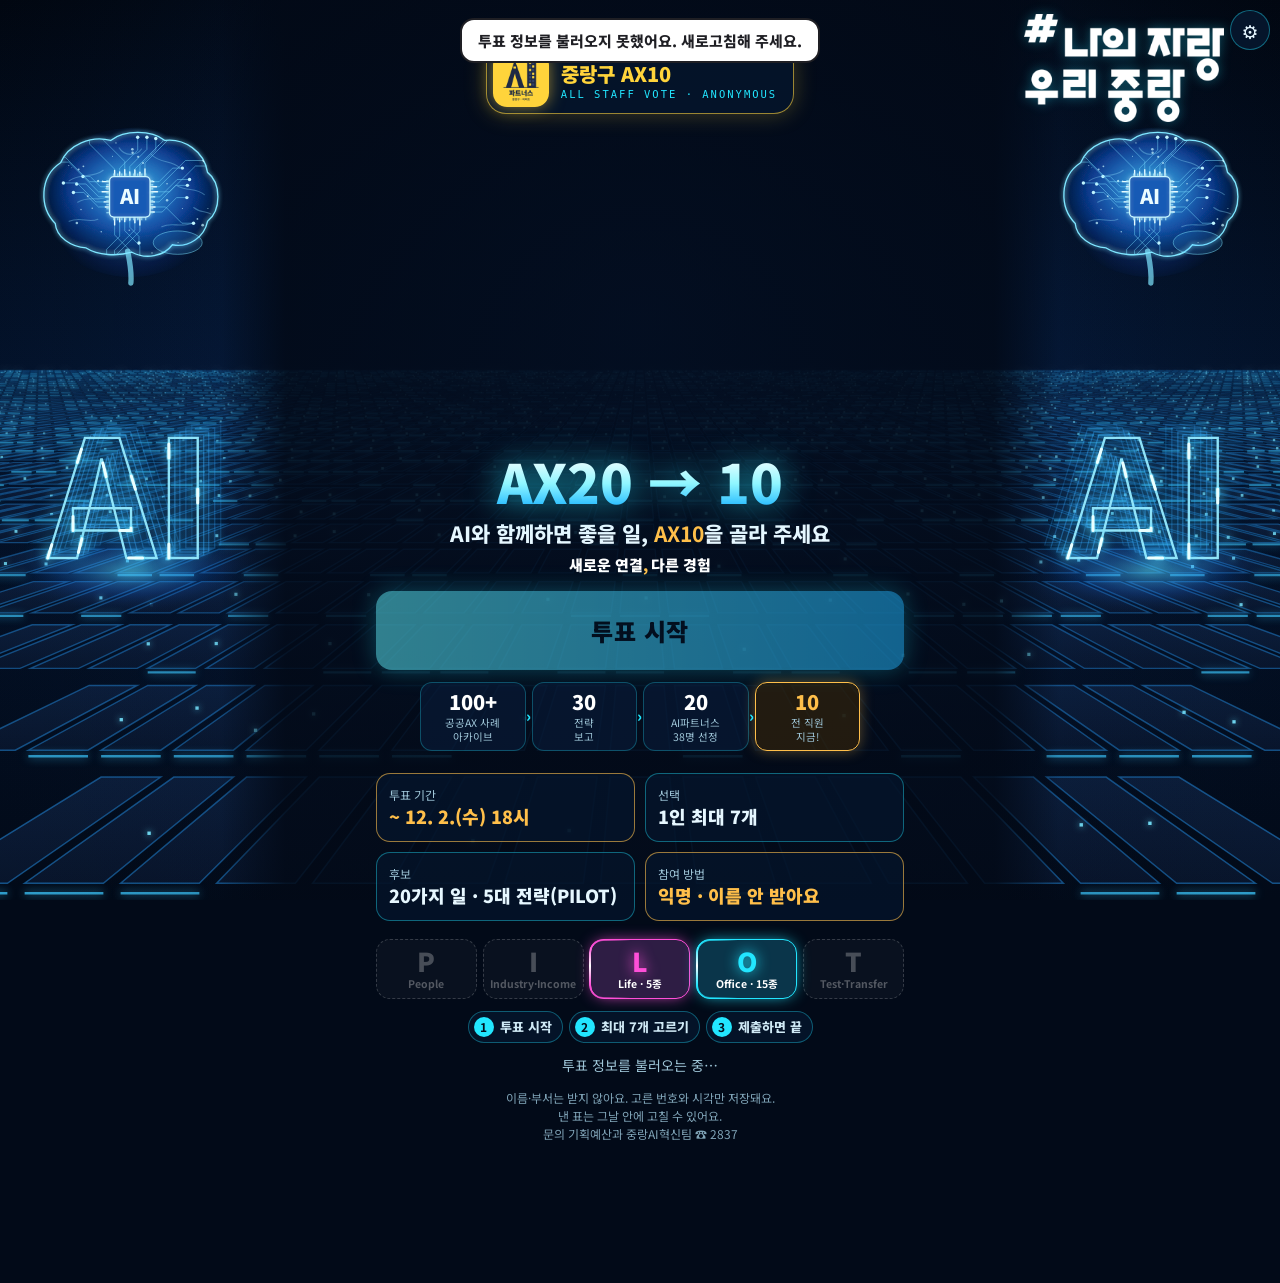
==== commit bb4fa7fa: "표지: 실시간 결과 보기 버튼을 투표 시작 아래로 올리고 강조 Co-Authored-By: Claude Fable 5.2 <noreply@anthropic.com> Claude-S" ====
--- a/index.html
+++ b/index.html
@@ -10,8 +10,8 @@
 <meta property="og:image" content="https://jungnangai.github.io/ax10-vote/assets/og.png">
 <link rel="icon" href="assets/favicon.png"><link rel="apple-touch-icon" href="assets/apple-touch-icon.png">
 <link rel="preconnect" href="https://fonts.googleapis.com"><link href="https://fonts.googleapis.com/css2?family=Noto+Sans+KR:wght@400;500;700;900&display=swap" rel="stylesheet">
-<link rel="stylesheet" href="assets/style.css?v=r2k">
-<style>#bStart{font-size:24px;font-weight:900;padding:22px 16px;margin:16px 0 14px;letter-spacing:.02em;animation:startPulse 1.6s ease-in-out infinite}@keyframes startPulse{0%,100%{transform:scale(1);box-shadow:0 0 0 0 rgba(255,191,74,.0),0 10px 30px rgba(34,230,255,.25)}50%{transform:scale(1.02);box-shadow:0 0 0 12px rgba(255,191,74,.20),0 10px 36px rgba(34,230,255,.45)}}@media (prefers-reduced-motion:reduce){#bStart{animation:none}}</style>
+<link rel="stylesheet" href="assets/style.css?v=r2m">
+<style>.btn.live{margin:0 0 16px;padding:16px;font-size:19px;font-weight:900;color:#fff;border:2px solid #ffbf4a;background:rgba(255,191,74,.12);box-shadow:0 0 18px rgba(255,191,74,.28);position:relative;overflow:hidden}.btn.live b{font-family:ui-monospace,monospace;color:#ff5a7a;letter-spacing:.08em;margin:0 10px 0 8px}.btn.live .livedot{display:inline-block;width:12px;height:12px;border-radius:50%;background:#ff5a7a;animation:liveBlink 1s ease-in-out infinite;vertical-align:middle}.btn.live::after{content:"";position:absolute;top:0;bottom:0;left:-80px;width:80px;background:linear-gradient(90deg,transparent,rgba(255,255,255,.35),transparent);transform:skewX(-22deg);animation:drlRun 2.6s linear infinite}@keyframes liveBlink{50%{opacity:.25}}@media (prefers-reduced-motion:reduce){.btn.live::after,.btn.live .livedot{animation:none}}#bStart{font-size:24px;font-weight:900;padding:22px 16px;margin:16px 0 12px;letter-spacing:.02em;animation:startPulse 1.6s ease-in-out infinite}@keyframes startPulse{0%,100%{transform:scale(1);box-shadow:0 0 0 0 rgba(255,191,74,.0),0 10px 30px rgba(34,230,255,.25)}50%{transform:scale(1.02);box-shadow:0 0 0 12px rgba(255,191,74,.20),0 10px 36px rgba(34,230,255,.45)}}@media (prefers-reduced-motion:reduce){#bStart{animation:none}}</style>
 </head><body>
 <script>
 /* 새올(IE 모드) 등 옛 브라우저에서 열리면 Edge로 다시 열기 */
@@ -46,6 +46,7 @@
     <div class="sub">AI와 함께하면 좋을 일, <b>AX10</b>을 골라 주세요</div>
     <div style="margin-top:6px;text-align:center;font-weight:900;font-size:15px;letter-spacing:-.01em;color:#fff">새로운 연결<span style="color:#ffbf4a">,</span> 다른 경험</div>
     <button class="btn" id="bStart">투표 시작</button>
+    <button class="btn ghost live" id="bResults" style="display:none"><i class="livedot"></i><b>LIVE</b>실시간 결과 보기 ›</button>
     <ol class="story" aria-label="지금까지 온 길"><li><b>100+</b><span>공공AX 사례<br>아카이브</span></li><li><b>30</b><span>전략<br>보고</span></li><li><b>20</b><span>AI파트너스<br>38명 선정</span></li><li class="now"><b>10</b><span>전 직원<br>지금!</span></li></ol>
     <div class="ro">
       <div class="gold"><small>투표 기간</small><strong id="period">~ 12. 2.(수) 18시</strong></div>
@@ -57,7 +58,6 @@
     <ol class="guide"><li><b>1</b>투표 시작</li><li><b>2</b>최대 7개 고르기</li><li><b>3</b>제출하면 끝</li></ol>
     <div class="count" id="count" aria-live="polite"></div>
     <button class="btn ghost" id="bResume" style="display:none;margin-top:10px"></button>
-    <button class="btn ghost" id="bResults" style="display:none;margin-top:10px">결과 보기</button>
     <p class="privacy">이름·부서는 받지 않아요. 고른 번호와 시각만 저장돼요.<br>낸 표는 그날 안에 고칠 수 있어요.<br>문의 기획예산과 중랑AI혁신팀 ☎ 2837</p>
     <div id="demoTag"></div>
   </section>
@@ -98,7 +98,7 @@
     <p style="font-size:12px;color:var(--mut);margin-top:6px">저장이 안 되면 카드 이미지를 길게 눌러 저장해 주세요.</p>
     <h3 style="margin-top:22px;font-size:17px">가장 기대되는 일에 한마디 <small style="color:var(--mut);font-weight:500">(선택)</small></h3>
     <div class="say1"><input class="field" id="cmt" maxlength="200" placeholder="이 일, AI와 이렇게 하고 싶어요"><button id="bCmt">남기기</button></div>
-    <button class="btn ghost" id="bResults2" style="display:none">결과 보기</button>
+    <button class="btn ghost live" id="bResults2" style="display:none"><i class="livedot"></i><b>LIVE</b>실시간 결과 보기 ›</button>
   </section>
 
   <!-- ⑤ 결과 -->
@@ -120,7 +120,7 @@
 <div class="ov" id="ovBoot"><div class="rings"><i></i><i></i><i></i><i></i><b><img src="assets/logo-sm.png" alt="" class="ringlogo"></b></div><div class="boot-lines mono" id="bootLines"></div><div class="boot-hello" id="bootHello"></div><button class="skip" id="skipBoot">건너뛰기</button></div>
 <div class="ov" id="ovSend"><div class="orbit" id="orbit"><div class="beam" id="beam"></div><img src="assets/logo-sm.png" alt="" class="orbitlogo"></div><div class="tx" id="sendTx">고른 일을 전송하는 중…</div><button class="skip" id="skipSend">건너뛰기</button></div>
 
-<script src="assets/config.js?v=r2k"></script>
-<script src="assets/bgfx.js?v=r2k" defer></script>
-<script src="assets/app.js?v=r2k"></script>
+<script src="assets/config.js?v=r2m"></script>
+<script src="assets/bgfx.js?v=r2m" defer></script>
+<script src="assets/app.js?v=r2m"></script>
 </body></html>
--- a/assets/style.css
+++ b/assets/style.css
@@ -393,3 +393,18 @@
 .rres{display:flex;align-items:center;gap:10px;margin:14px 0 4px}
 .rres b{font-size:22px;padding:4px 14px;border-radius:999px;background:#ffbf4a;color:#1a1206}
 .rres span{font-weight:700;color:#ffbf4a}
+
+/* 결과 보기: 득표수 + DRL(달리는 빛) */
+.rbar .bar{height:44px}
+.rbar .bar i{overflow:hidden;border-radius:12px;box-shadow:0 0 14px color-mix(in srgb,var(--c) 70%,transparent)}
+.rbar .bar i::after{content:'';position:absolute;top:0;bottom:0;left:-90px;width:90px;background:linear-gradient(90deg,transparent,rgba(255,255,255,.75),transparent);transform:skewX(-22deg);animation:drlRun 2.2s linear infinite;animation-delay:var(--dl,0s)}
+.rbar.top .bar{box-shadow:0 0 0 1.5px color-mix(in srgb,var(--c) 75%,#fff),0 0 16px color-mix(in srgb,var(--c) 55%,transparent);animation:drlGlow 1.8s ease-in-out infinite;animation-delay:var(--dl,0s)}
+.rbar.top3 .rk{color:#ffbf4a;font-size:22px;text-shadow:0 0 12px rgba(255,191,74,.8)}
+.rbar .bar span{line-height:44px;padding-right:74px}
+.rbar .rv{position:absolute;right:10px;top:0;z-index:2;line-height:44px;font-style:normal;font-weight:900;font-size:13px;color:#fff;text-shadow:0 1px 4px rgba(0,0,0,.6)}
+.rbar .rv b{font-size:20px;margin-right:1px;font-variant-numeric:tabular-nums}
+.rbar.on{animation:rowPop .5s cubic-bezier(.2,1.4,.4,1)}
+@keyframes drlRun{0%{left:-90px}60%,100%{left:105%}}
+@keyframes drlGlow{0%,100%{filter:brightness(1)}50%{filter:brightness(1.22)}}
+@keyframes rowPop{0%{transform:translateX(-26px) scale(.96)}100%{transform:none}}
+@media (prefers-reduced-motion:reduce){.rbar .bar i::after,.rbar.top .bar,.rbar.on{animation:none}}
